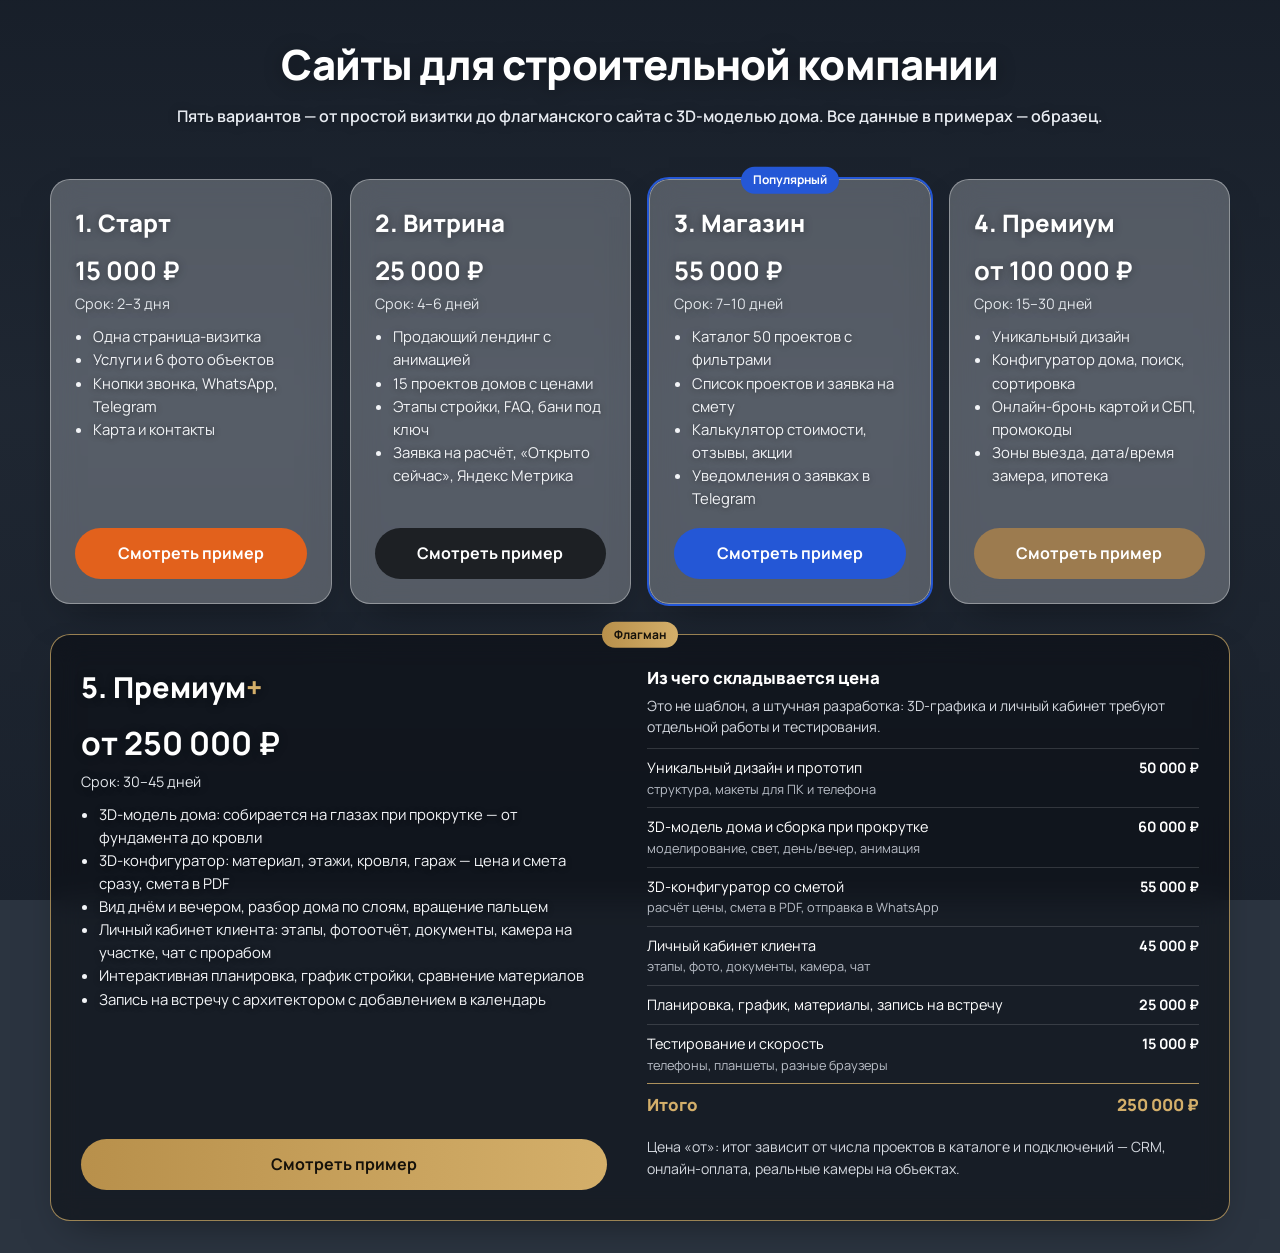
==== index.html @ bcff559b "Демо-сайты для строительной компании: 5 тарифов Co-Authored-By: Claude Opus 5.5 <noreply@anthropic.c" ====
<!doctype html><html lang="ru"><head><meta charset="UTF-8"><meta name="viewport" content="width=device-width,initial-scale=1"><meta name="robots" content="noindex, nofollow"><title>Сайты для строительной компании — примеры</title>
<link href="https://fonts.googleapis.com/css2?family=Manrope:wght@400;600;700;800&display=swap" rel="stylesheet">
<style>*{box-sizing:border-box}body{margin:0;font:16px/1.55 Manrope,system-ui,sans-serif;background:#2B3440;color:#1F2226;padding:32px 16px;min-height:100vh;min-height:100dvh;display:flex;flex-direction:column;justify-content:center}
body::before{content:"";position:fixed;inset:0;z-index:-1;background:linear-gradient(180deg,rgba(12,18,28,.62),rgba(12,18,28,.38) 45%,rgba(12,18,28,.55)),url("https://images.unsplash.com/photo-1676802037786-3697d60497ae?w=2000&q=75&auto=format&fit=crop") center/cover no-repeat,#2B3440}
h1{color:#fff;text-shadow:0 2px 18px rgba(0,0,0,.35)}.c{box-shadow:0 18px 40px -20px rgba(0,0,0,.5)}.c h2,.c .p{text-shadow:0 1px 8px rgba(0,0,0,.35)}
h1{font-family:Manrope,system-ui,sans-serif;font-weight:800;letter-spacing:-.02em;font-size:clamp(1.8rem,4vw,2.6rem);text-align:center;margin:0 0 8px}.sub{text-align:center;color:#E8ECF2;font-weight:600;text-shadow:0 1px 10px rgba(0,0,0,.4);margin:0 0 36px}
.g{width:100%;max-width:1180px;margin:14px auto 0;display:grid;grid-template-columns:repeat(4,1fr);gap:18px;row-gap:30px}
.c{position:relative;background:rgba(255,255,255,.25);-webkit-backdrop-filter:blur(14px) saturate(1.2);backdrop-filter:blur(14px) saturate(1.2);border:1px solid rgba(255,255,255,.35);color:#fff;border-radius:20px;padding:24px;display:flex;flex-direction:column;gap:10px}
.c h2{font-family:Manrope,system-ui,sans-serif;font-weight:800;margin:0;font-size:1.5rem}.c .p{font-size:1.6rem;font-weight:700}.c .p small{display:block;font-size:.9rem;font-weight:400;color:#E3E7EC;margin-top:2px}
.c ul{margin:0;padding-left:18px;color:#F2F4F7;text-shadow:0 1px 6px rgba(0,0,0,.45);font-size:.93rem;flex:1}.c a{display:block;text-align:center;padding:13px;border-radius:999px;color:#fff;text-decoration:none;font-weight:700;margin-top:8px}
.c a{transition:transform .25s ease,box-shadow .25s ease,filter .25s ease}.c a:hover{transform:scale(1.07);box-shadow:0 10px 22px -8px rgba(0,0,0,.45);filter:brightness(1.06)}@media(prefers-reduced-motion:reduce){.c a{transition:none}.c a:hover{transform:none}}.top{outline:2px solid #2457D6}.lab{position:absolute;top:0;left:50%;transform:translate(-50%,-50%);white-space:nowrap;background:#2457D6;color:#fff;font-size:.75rem;font-weight:700;padding:4px 12px;border-radius:999px}
.plus{grid-column:1/-1;display:grid;grid-template-columns:1fr 1.05fr;gap:12px 40px;background:rgba(10,12,16,.55);border:1px solid rgba(212,175,106,.7);padding:30px}
.plus .lab{background:linear-gradient(90deg,#B8904B,#D4AF6A);color:#15110A}
.plus h2{font-size:1.8rem}.plus h2 span{color:#D4AF6A}.plus .p{font-size:2rem}
.plus .l{display:flex;flex-direction:column;gap:10px}
.plus a{background:linear-gradient(90deg,#B8904B,#D4AF6A);color:#15110A!important}
.why h3{margin:0 0 4px;font-size:1.05rem;font-weight:800}
.why p{margin:0 0 10px;color:#D5D9E0;font-size:.88rem}
.why table{width:100%;border-collapse:collapse;font-size:.9rem}
.why td{padding:8px 0;border-top:1px solid rgba(255,255,255,.14);vertical-align:top}
.why td small{display:block;color:#B9BEC7;font-size:.8rem}
.why td:last-child{text-align:right;white-space:nowrap;font-weight:700;padding-left:14px}
.why tr.t td{border-top:1px solid rgba(212,175,106,.8);color:#D4AF6A;font-size:1.05rem;font-weight:800}
@media(max-width:900px){.plus{grid-template-columns:1fr;padding:24px}}
@media(max-width:900px){.g{grid-template-columns:1fr 1fr}}@media(max-width:560px){.g{grid-template-columns:1fr}}</style></head>
<body><h1>Сайты для строительной компании</h1><p class="sub">Пять вариантов — от простой визитки до флагманского сайта с 3D-моделью дома. Все данные в примерах — образец.</p>
<div class="g">
<div class="c"><h2>1. Старт</h2><div class="p">15 000 ₽ <small>Срок: 2–3 дня</small></div><ul><li>Одна страница-визитка</li><li>Услуги и 6 фото объектов</li><li>Кнопки звонка, WhatsApp, Telegram</li><li>Карта и контакты</li></ul><a href="1-start/index.html" style="background:#E2611C">Смотреть пример</a></div>
<div class="c"><h2>2. Витрина</h2><div class="p">25 000 ₽ <small>Срок: 4–6 дней</small></div><ul><li>Продающий лендинг с анимацией</li><li>15 проектов домов с ценами</li><li>Этапы стройки, FAQ, бани под ключ</li><li>Заявка на расчёт, «Открыто сейчас», Яндекс Метрика</li></ul><a href="2-vitrina/index.html" style="background:#1D2024">Смотреть пример</a></div>
<div class="c top"><span class="lab">Популярный</span><h2>3. Магазин</h2><div class="p">55 000 ₽ <small>Срок: 7–10 дней</small></div><ul><li>Каталог 50 проектов с фильтрами</li><li>Список проектов и заявка на смету</li><li>Калькулятор стоимости, отзывы, акции</li><li>Уведомления о заявках в Telegram</li></ul><a href="3-magazin/index.html" style="background:#2457D6">Смотреть пример</a></div>
<div class="c"><h2>4. Премиум</h2><div class="p">от 100 000 ₽ <small>Срок: 15–30 дней</small></div><ul><li>Уникальный дизайн</li><li>Конфигуратор дома, поиск, сортировка</li><li>Онлайн-бронь картой и СБП, промокоды</li><li>Зоны выезда, дата/время замера, ипотека</li></ul><a href="4-premium/index.html" style="background:#9C7B4F">Смотреть пример</a></div>
<div class="c plus"><span class="lab">Флагман</span>
<div class="l"><h2>5. Премиум<span>+</span></h2><div class="p">от 250 000 ₽ <small>Срок: 30–45 дней</small></div><ul><li>3D-модель дома: собирается на глазах при прокрутке — от фундамента до кровли</li><li>3D-конфигуратор: материал, этажи, кровля, гараж — цена и смета сразу, смета в PDF</li><li>Вид днём и вечером, разбор дома по слоям, вращение пальцем</li><li>Личный кабинет клиента: этапы, фотоотчёт, документы, камера на участке, чат с прорабом</li><li>Интерактивная планировка, график стройки, сравнение материалов</li><li>Запись на встречу с архитектором с добавлением в календарь</li></ul><a href="5-premium-plus/index.html">Смотреть пример</a></div>
<div class="why"><h3>Из чего складывается цена</h3><p>Это не шаблон, а штучная разработка: 3D-графика и личный кабинет требуют отдельной работы и тестирования.</p><table>
<tr><td>Уникальный дизайн и прототип<small>структура, макеты для ПК и телефона</small></td><td>50 000 ₽</td></tr>
<tr><td>3D-модель дома и сборка при прокрутке<small>моделирование, свет, день/вечер, анимация</small></td><td>60 000 ₽</td></tr>
<tr><td>3D-конфигуратор со сметой<small>расчёт цены, смета в PDF, отправка в WhatsApp</small></td><td>55 000 ₽</td></tr>
<tr><td>Личный кабинет клиента<small>этапы, фото, документы, камера, чат</small></td><td>45 000 ₽</td></tr>
<tr><td>Планировка, график, материалы, запись на встречу</td><td>25 000 ₽</td></tr>
<tr><td>Тестирование и скорость<small>телефоны, планшеты, разные браузеры</small></td><td>15 000 ₽</td></tr>
<tr class="t"><td>Итого</td><td>250 000 ₽</td></tr></table>
<p style="margin-top:10px">Цена «от»: итог зависит от числа проектов в каталоге и подключений — CRM, онлайн-оплата, реальные камеры на объектах.</p></div></div>
</div></body></html>
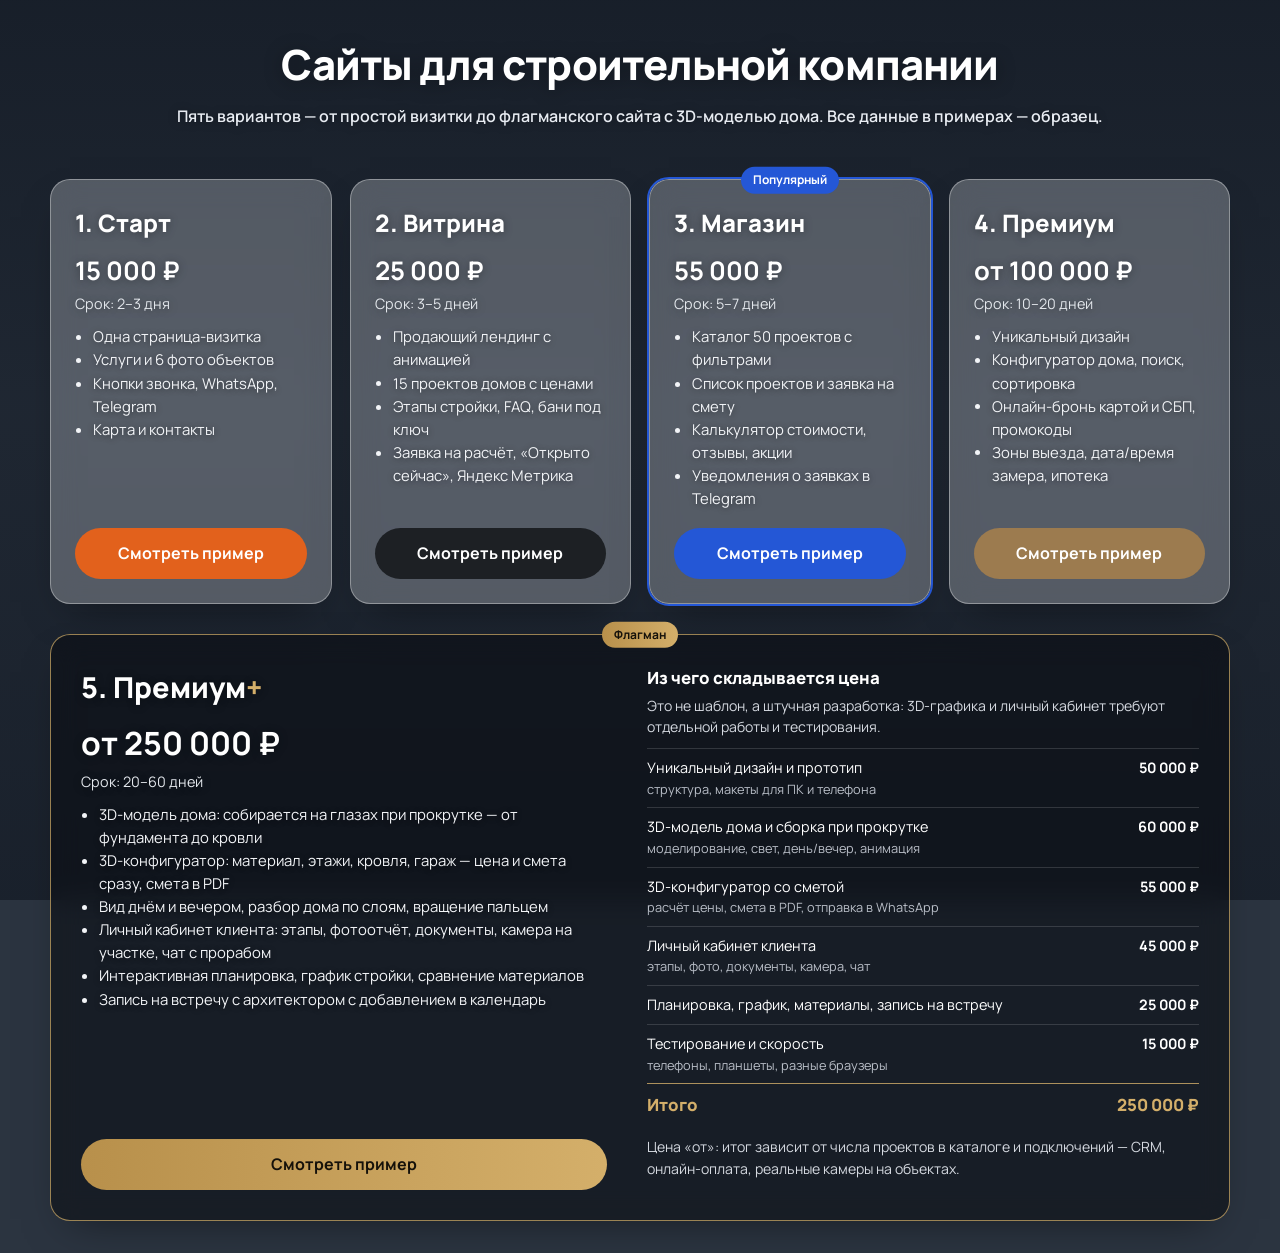
==== commit 785e8d8e: "Тарифы: новые сроки (Витрина 3–5, Магазин 5–7, Премиум 10–20, Премиум+ 20–60 дней) Co-Authored-By: C" ====
--- a/index.html
+++ b/index.html
@@ -26,11 +26,11 @@
 <body><h1>Сайты для строительной компании</h1><p class="sub">Пять вариантов — от простой визитки до флагманского сайта с 3D-моделью дома. Все данные в примерах — образец.</p>
 <div class="g">
 <div class="c"><h2>1. Старт</h2><div class="p">15 000 ₽ <small>Срок: 2–3 дня</small></div><ul><li>Одна страница-визитка</li><li>Услуги и 6 фото объектов</li><li>Кнопки звонка, WhatsApp, Telegram</li><li>Карта и контакты</li></ul><a href="1-start/index.html" style="background:#E2611C">Смотреть пример</a></div>
-<div class="c"><h2>2. Витрина</h2><div class="p">25 000 ₽ <small>Срок: 4–6 дней</small></div><ul><li>Продающий лендинг с анимацией</li><li>15 проектов домов с ценами</li><li>Этапы стройки, FAQ, бани под ключ</li><li>Заявка на расчёт, «Открыто сейчас», Яндекс Метрика</li></ul><a href="2-vitrina/index.html" style="background:#1D2024">Смотреть пример</a></div>
-<div class="c top"><span class="lab">Популярный</span><h2>3. Магазин</h2><div class="p">55 000 ₽ <small>Срок: 7–10 дней</small></div><ul><li>Каталог 50 проектов с фильтрами</li><li>Список проектов и заявка на смету</li><li>Калькулятор стоимости, отзывы, акции</li><li>Уведомления о заявках в Telegram</li></ul><a href="3-magazin/index.html" style="background:#2457D6">Смотреть пример</a></div>
-<div class="c"><h2>4. Премиум</h2><div class="p">от 100 000 ₽ <small>Срок: 15–30 дней</small></div><ul><li>Уникальный дизайн</li><li>Конфигуратор дома, поиск, сортировка</li><li>Онлайн-бронь картой и СБП, промокоды</li><li>Зоны выезда, дата/время замера, ипотека</li></ul><a href="4-premium/index.html" style="background:#9C7B4F">Смотреть пример</a></div>
+<div class="c"><h2>2. Витрина</h2><div class="p">25 000 ₽ <small>Срок: 3–5 дней</small></div><ul><li>Продающий лендинг с анимацией</li><li>15 проектов домов с ценами</li><li>Этапы стройки, FAQ, бани под ключ</li><li>Заявка на расчёт, «Открыто сейчас», Яндекс Метрика</li></ul><a href="2-vitrina/index.html" style="background:#1D2024">Смотреть пример</a></div>
+<div class="c top"><span class="lab">Популярный</span><h2>3. Магазин</h2><div class="p">55 000 ₽ <small>Срок: 5–7 дней</small></div><ul><li>Каталог 50 проектов с фильтрами</li><li>Список проектов и заявка на смету</li><li>Калькулятор стоимости, отзывы, акции</li><li>Уведомления о заявках в Telegram</li></ul><a href="3-magazin/index.html" style="background:#2457D6">Смотреть пример</a></div>
+<div class="c"><h2>4. Премиум</h2><div class="p">от 100 000 ₽ <small>Срок: 10–20 дней</small></div><ul><li>Уникальный дизайн</li><li>Конфигуратор дома, поиск, сортировка</li><li>Онлайн-бронь картой и СБП, промокоды</li><li>Зоны выезда, дата/время замера, ипотека</li></ul><a href="4-premium/index.html" style="background:#9C7B4F">Смотреть пример</a></div>
 <div class="c plus"><span class="lab">Флагман</span>
-<div class="l"><h2>5. Премиум<span>+</span></h2><div class="p">от 250 000 ₽ <small>Срок: 30–45 дней</small></div><ul><li>3D-модель дома: собирается на глазах при прокрутке — от фундамента до кровли</li><li>3D-конфигуратор: материал, этажи, кровля, гараж — цена и смета сразу, смета в PDF</li><li>Вид днём и вечером, разбор дома по слоям, вращение пальцем</li><li>Личный кабинет клиента: этапы, фотоотчёт, документы, камера на участке, чат с прорабом</li><li>Интерактивная планировка, график стройки, сравнение материалов</li><li>Запись на встречу с архитектором с добавлением в календарь</li></ul><a href="5-premium-plus/index.html">Смотреть пример</a></div>
+<div class="l"><h2>5. Премиум<span>+</span></h2><div class="p">от 250 000 ₽ <small>Срок: 20–60 дней</small></div><ul><li>3D-модель дома: собирается на глазах при прокрутке — от фундамента до кровли</li><li>3D-конфигуратор: материал, этажи, кровля, гараж — цена и смета сразу, смета в PDF</li><li>Вид днём и вечером, разбор дома по слоям, вращение пальцем</li><li>Личный кабинет клиента: этапы, фотоотчёт, документы, камера на участке, чат с прорабом</li><li>Интерактивная планировка, график стройки, сравнение материалов</li><li>Запись на встречу с архитектором с добавлением в календарь</li></ul><a href="5-premium-plus/index.html">Смотреть пример</a></div>
 <div class="why"><h3>Из чего складывается цена</h3><p>Это не шаблон, а штучная разработка: 3D-графика и личный кабинет требуют отдельной работы и тестирования.</p><table>
 <tr><td>Уникальный дизайн и прототип<small>структура, макеты для ПК и телефона</small></td><td>50 000 ₽</td></tr>
 <tr><td>3D-модель дома и сборка при прокрутке<small>моделирование, свет, день/вечер, анимация</small></td><td>60 000 ₽</td></tr>
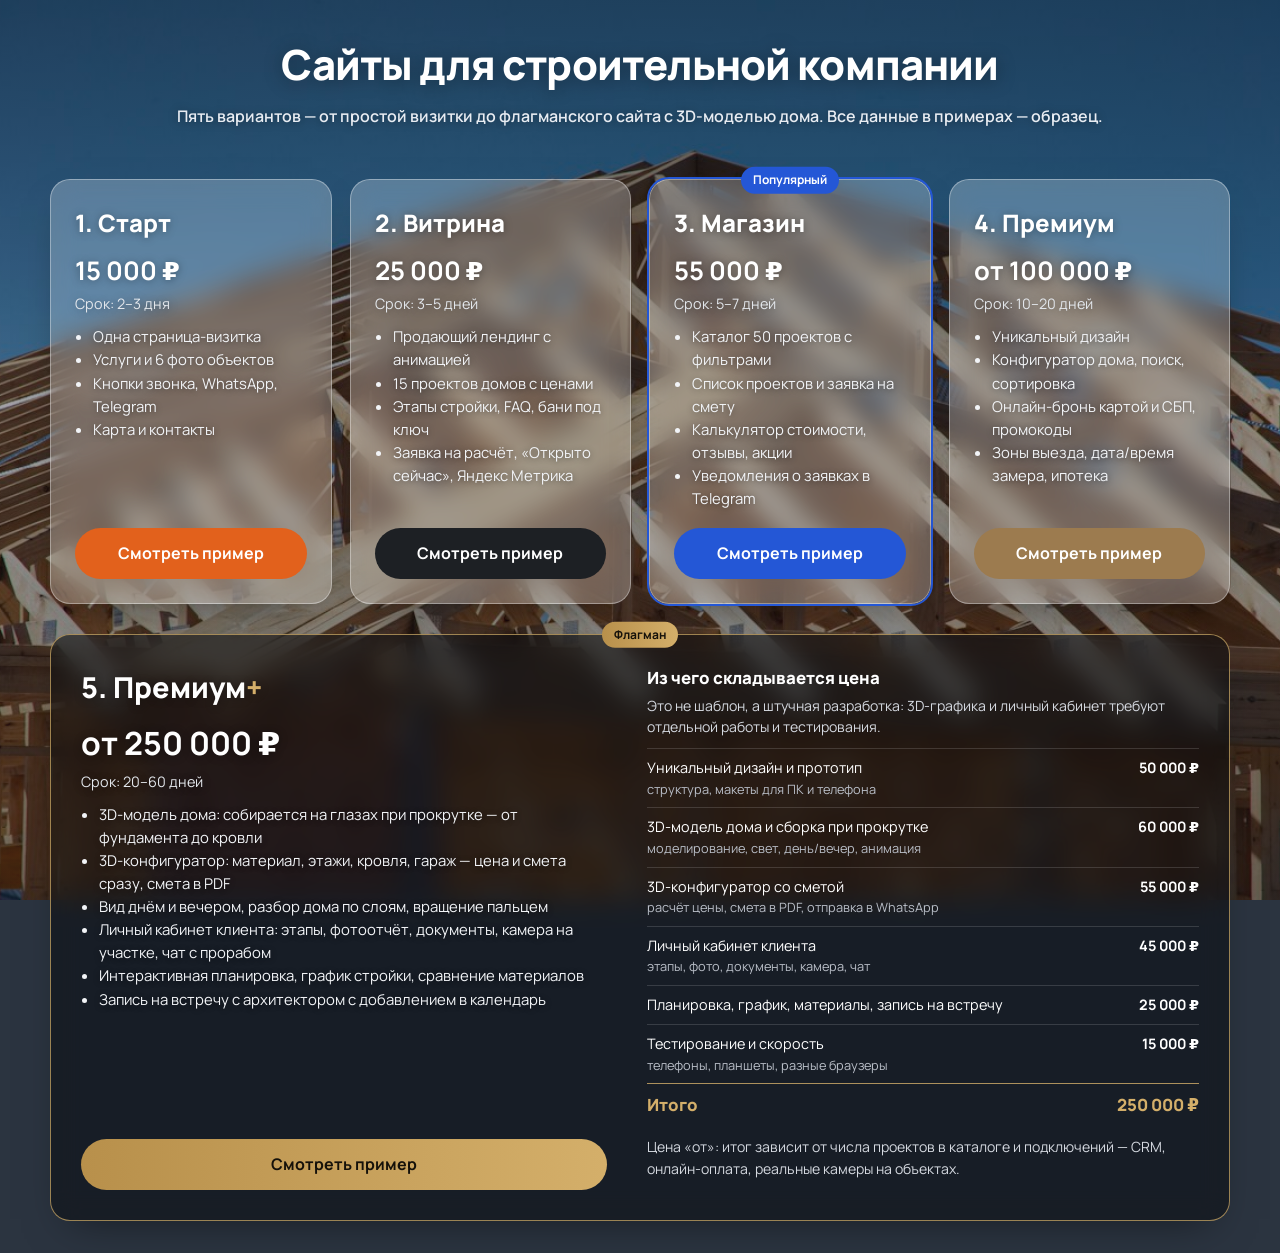
==== commit 3c3f4b52: "Фото, шрифты и three.js в репозитории: сайт не зависит от Unsplash, Google Fonts и jsDelivr" ====
--- a/index.html
+++ b/index.html
@@ -1,7 +1,7 @@
 <!doctype html><html lang="ru"><head><meta charset="UTF-8"><meta name="viewport" content="width=device-width,initial-scale=1"><meta name="robots" content="noindex, nofollow"><title>Сайты для строительной компании — примеры</title>
-<link href="https://fonts.googleapis.com/css2?family=Manrope:wght@400;600;700;800&display=swap" rel="stylesheet">
+<link href="fonts/fonts.css" rel="stylesheet">
 <style>*{box-sizing:border-box}body{margin:0;font:16px/1.55 Manrope,system-ui,sans-serif;background:#2B3440;color:#1F2226;padding:32px 16px;min-height:100vh;min-height:100dvh;display:flex;flex-direction:column;justify-content:center}
-body::before{content:"";position:fixed;inset:0;z-index:-1;background:linear-gradient(180deg,rgba(12,18,28,.62),rgba(12,18,28,.38) 45%,rgba(12,18,28,.55)),url("https://images.unsplash.com/photo-1676802037786-3697d60497ae?w=2000&q=75&auto=format&fit=crop") center/cover no-repeat,#2B3440}
+body::before{content:"";position:fixed;inset:0;z-index:-1;background:linear-gradient(180deg,rgba(12,18,28,.62),rgba(12,18,28,.38) 45%,rgba(12,18,28,.55)),url("img/1676802037786-3697d60497ae.jpg") center/cover no-repeat,#2B3440}
 h1{color:#fff;text-shadow:0 2px 18px rgba(0,0,0,.35)}.c{box-shadow:0 18px 40px -20px rgba(0,0,0,.5)}.c h2,.c .p{text-shadow:0 1px 8px rgba(0,0,0,.35)}
 h1{font-family:Manrope,system-ui,sans-serif;font-weight:800;letter-spacing:-.02em;font-size:clamp(1.8rem,4vw,2.6rem);text-align:center;margin:0 0 8px}.sub{text-align:center;color:#E8ECF2;font-weight:600;text-shadow:0 1px 10px rgba(0,0,0,.4);margin:0 0 36px}
 .g{width:100%;max-width:1180px;margin:14px auto 0;display:grid;grid-template-columns:repeat(4,1fr);gap:18px;row-gap:30px}
@@ -40,4 +40,15 @@
 <tr><td>Тестирование и скорость<small>телефоны, планшеты, разные браузеры</small></td><td>15 000 ₽</td></tr>
 <tr class="t"><td>Итого</td><td>250 000 ₽</td></tr></table>
 <p style="margin-top:10px">Цена «от»: итог зависит от числа проектов в каталоге и подключений — CRM, онлайн-оплата, реальные камеры на объектах.</p></div></div>
-</div></body></html>+</div><style data-hscroll>.hs-wrap{position:relative;min-width:0;max-width:100%}.hs-btn{position:absolute;top:50%;z-index:30;width:42px;height:42px;margin-top:-21px;border-radius:50%;border:1px solid rgba(255,255,255,.45);background:rgba(20,20,24,.62);color:#fff;font:600 18px/1 system-ui,sans-serif;display:flex;align-items:center;justify-content:center;cursor:pointer;-webkit-backdrop-filter:blur(6px);backdrop-filter:blur(6px);box-shadow:0 4px 14px rgba(0,0,0,.25);transition:opacity .25s,transform .2s;padding:0}.hs-btn:hover{transform:scale(1.08)}.hs-btn.l{left:6px}.hs-btn.r{right:6px}.hs-btn.off{opacity:0;pointer-events:none}.hs-wrap.sm .hs-btn{width:30px;height:30px;margin-top:-15px;font-size:14px}</style>
+<script data-hscroll>(function(){function sc(el){var cs=getComputedStyle(el);return /(auto|scroll)/.test(cs.overflowX)&&el.scrollWidth>el.clientWidth+8&&el.clientHeight>40}
+function upd(el){var w=el.parentNode,l=w.querySelector(':scope>.hs-btn.l'),r=w.querySelector(':scope>.hs-btn.r'),can=el.scrollWidth>el.clientWidth+8;l.classList.toggle('off',!can||el.scrollLeft<4);r.classList.toggle('off',!can||el.scrollLeft+el.clientWidth>=el.scrollWidth-4)}
+function step(el){var c=el.firstElementChild,g=parseFloat(getComputedStyle(el).columnGap)||16,s=c?c.getBoundingClientRect().width+g:0;if(!s||s>el.clientWidth*.9)s=el.clientWidth*.8;return s}
+function add(el){if(el.dataset.hs)return;el.dataset.hs=1;var w=document.createElement('div');w.className='hs-wrap'+(el.clientHeight<100?' sm':'');var cs=getComputedStyle(el);['gridColumn','gridRow','marginTop','marginBottom','marginLeft','marginRight','flex','alignSelf','width','maxWidth'].forEach(function(p){if(p.indexOf('margin')==0){w.style[p]=cs[p];el.style[p]='0'}else if(el.style[p]||p.indexOf('grid')==0||p=='alignSelf'||p=='flex'){w.style[p]=cs[p]}});el.parentNode.insertBefore(w,el);w.appendChild(el);
+[['l','<svg width="18" height="18" viewBox="0 0 24 24" fill="none" stroke="currentColor" stroke-width="2" stroke-linecap="round" stroke-linejoin="round" aria-hidden="true"><path d="M19 12H5M12 19l-7-7 7-7"/></svg>','Прокрутить назад',-1],['r','<svg width="18" height="18" viewBox="0 0 24 24" fill="none" stroke="currentColor" stroke-width="2" stroke-linecap="round" stroke-linejoin="round" aria-hidden="true"><path d="M5 12h14M12 5l7 7-7 7"/></svg>','Прокрутить вперёд',1]].forEach(function(a){var b=document.createElement('button');b.type='button';b.className='hs-btn '+a[0]+' off';b.innerHTML=a[1];b.setAttribute('aria-label',a[2]);b.onclick=function(){el.scrollBy({left:a[3]*step(el),behavior:'smooth'})};w.appendChild(b)});
+el.addEventListener('scroll',function(){upd(el)},{passive:true});upd(el)}
+function scan(){document.querySelectorAll('body *:not(.hs-btn):not(.hs-wrap)').forEach(function(el){if(el.dataset.hs){upd(el);return}if(!el.closest('[data-no-hs]')&&sc(el))add(el)})}
+var t;function later(){clearTimeout(t);t=setTimeout(scan,250)}
+if(document.readyState!='loading')later();else document.addEventListener('DOMContentLoaded',later);
+addEventListener('load',later);addEventListener('resize',later);document.addEventListener('click',function(e){if(!e.target.closest('.hs-btn'))later()},true)})();</script>
+</body></html>
--- a/fonts/fonts.css
+++ b/fonts/fonts.css
@@ -0,0 +1,72 @@
+/* cyrillic */
+@font-face {
+  font-family: 'Manrope';
+  font-style: normal;
+  font-weight: 400;
+  font-display: swap;
+  src: url(Manrope-normal-cyrillic-ffb0f3eb.woff2) format('woff2');
+  unicode-range: U+0301, U+0400-045F, U+0490-0491, U+04B0-04B1, U+2116;
+}
+/* latin */
+@font-face {
+  font-family: 'Manrope';
+  font-style: normal;
+  font-weight: 400;
+  font-display: swap;
+  src: url(Manrope-normal-latin-cf48e3e1.woff2) format('woff2');
+  unicode-range: U+0000-00FF, U+0131, U+0152-0153, U+02BB-02BC, U+02C6, U+02DA, U+02DC, U+0304, U+0308, U+0329, U+2000-206F, U+20AC, U+2122, U+2191, U+2193, U+2212, U+2215, U+FEFF, U+FFFD;
+}
+/* cyrillic */
+@font-face {
+  font-family: 'Manrope';
+  font-style: normal;
+  font-weight: 600;
+  font-display: swap;
+  src: url(Manrope-normal-cyrillic-ffb0f3eb.woff2) format('woff2');
+  unicode-range: U+0301, U+0400-045F, U+0490-0491, U+04B0-04B1, U+2116;
+}
+/* latin */
+@font-face {
+  font-family: 'Manrope';
+  font-style: normal;
+  font-weight: 600;
+  font-display: swap;
+  src: url(Manrope-normal-latin-cf48e3e1.woff2) format('woff2');
+  unicode-range: U+0000-00FF, U+0131, U+0152-0153, U+02BB-02BC, U+02C6, U+02DA, U+02DC, U+0304, U+0308, U+0329, U+2000-206F, U+20AC, U+2122, U+2191, U+2193, U+2212, U+2215, U+FEFF, U+FFFD;
+}
+/* cyrillic */
+@font-face {
+  font-family: 'Manrope';
+  font-style: normal;
+  font-weight: 700;
+  font-display: swap;
+  src: url(Manrope-normal-cyrillic-ffb0f3eb.woff2) format('woff2');
+  unicode-range: U+0301, U+0400-045F, U+0490-0491, U+04B0-04B1, U+2116;
+}
+/* latin */
+@font-face {
+  font-family: 'Manrope';
+  font-style: normal;
+  font-weight: 700;
+  font-display: swap;
+  src: url(Manrope-normal-latin-cf48e3e1.woff2) format('woff2');
+  unicode-range: U+0000-00FF, U+0131, U+0152-0153, U+02BB-02BC, U+02C6, U+02DA, U+02DC, U+0304, U+0308, U+0329, U+2000-206F, U+20AC, U+2122, U+2191, U+2193, U+2212, U+2215, U+FEFF, U+FFFD;
+}
+/* cyrillic */
+@font-face {
+  font-family: 'Manrope';
+  font-style: normal;
+  font-weight: 800;
+  font-display: swap;
+  src: url(Manrope-normal-cyrillic-ffb0f3eb.woff2) format('woff2');
+  unicode-range: U+0301, U+0400-045F, U+0490-0491, U+04B0-04B1, U+2116;
+}
+/* latin */
+@font-face {
+  font-family: 'Manrope';
+  font-style: normal;
+  font-weight: 800;
+  font-display: swap;
+  src: url(Manrope-normal-latin-cf48e3e1.woff2) format('woff2');
+  unicode-range: U+0000-00FF, U+0131, U+0152-0153, U+02BB-02BC, U+02C6, U+02DA, U+02DC, U+0304, U+0308, U+0329, U+2000-206F, U+20AC, U+2122, U+2191, U+2193, U+2212, U+2215, U+FEFF, U+FFFD;
+}
